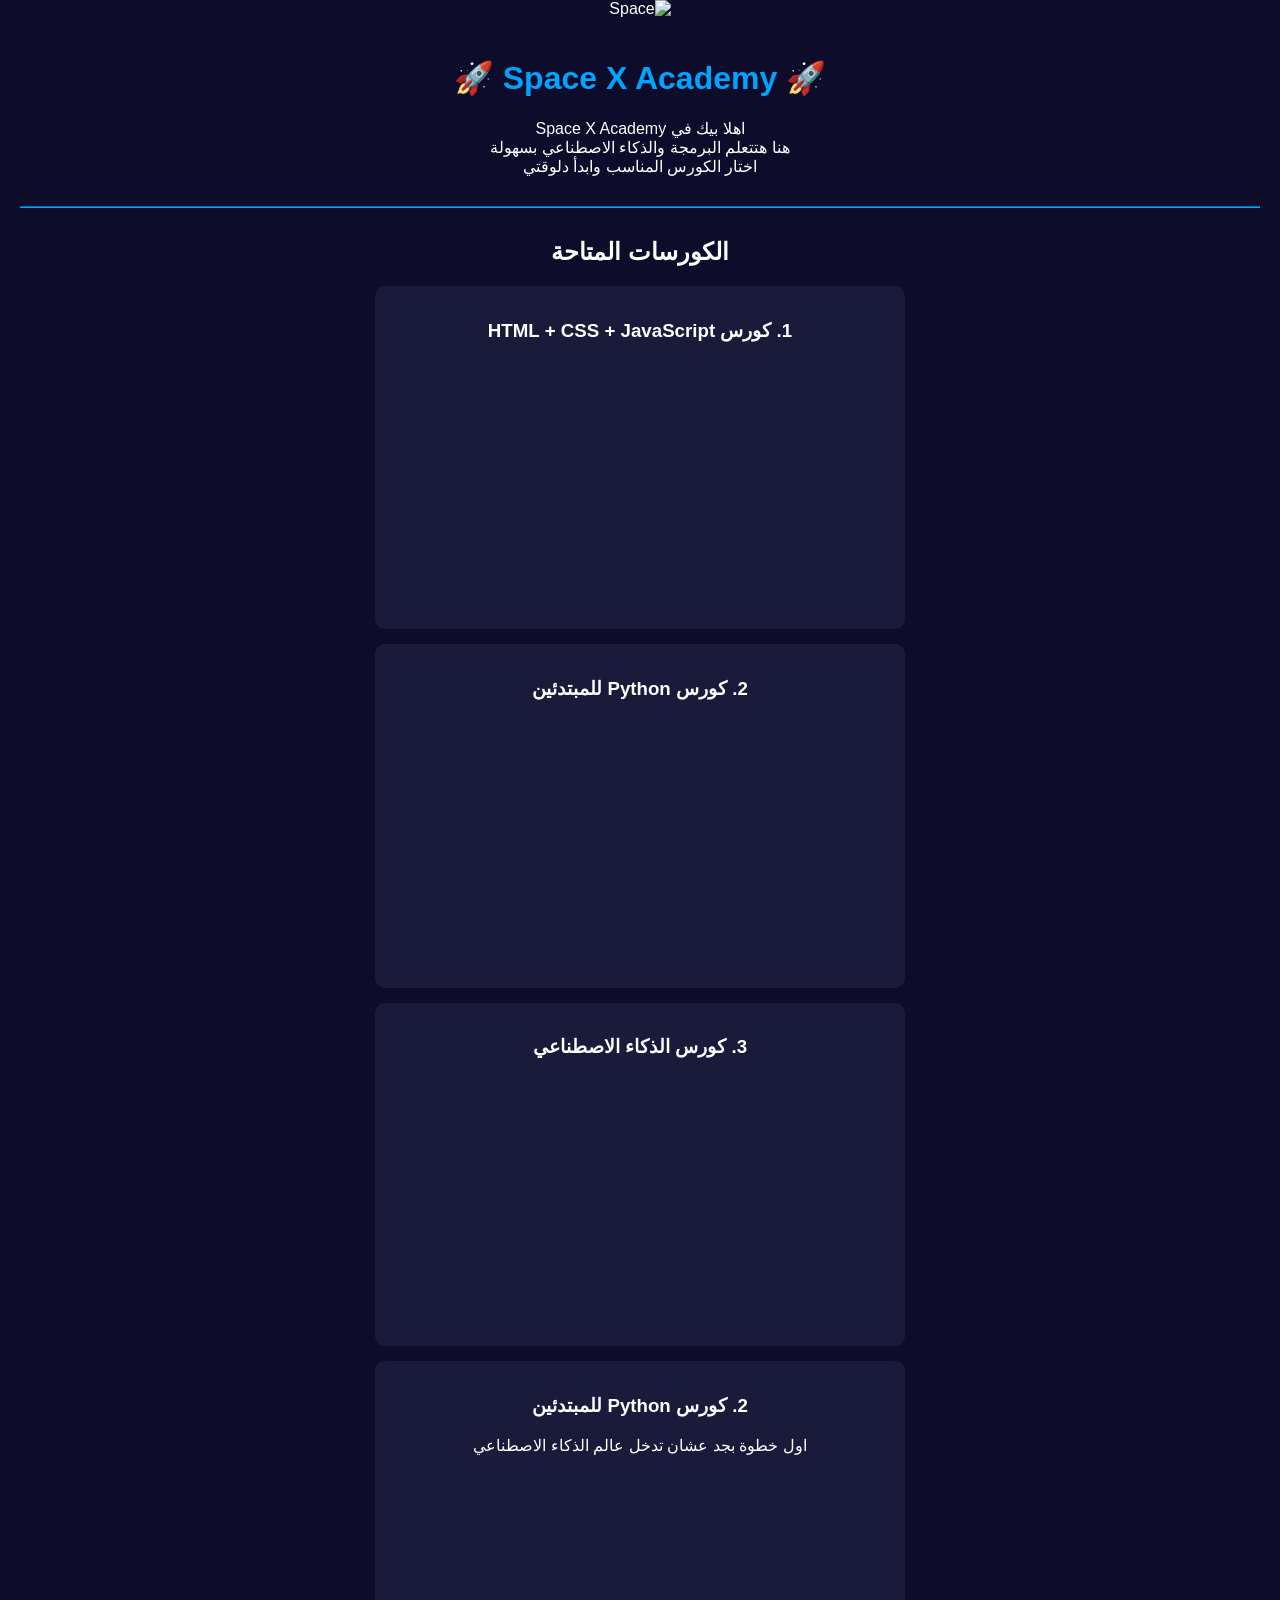
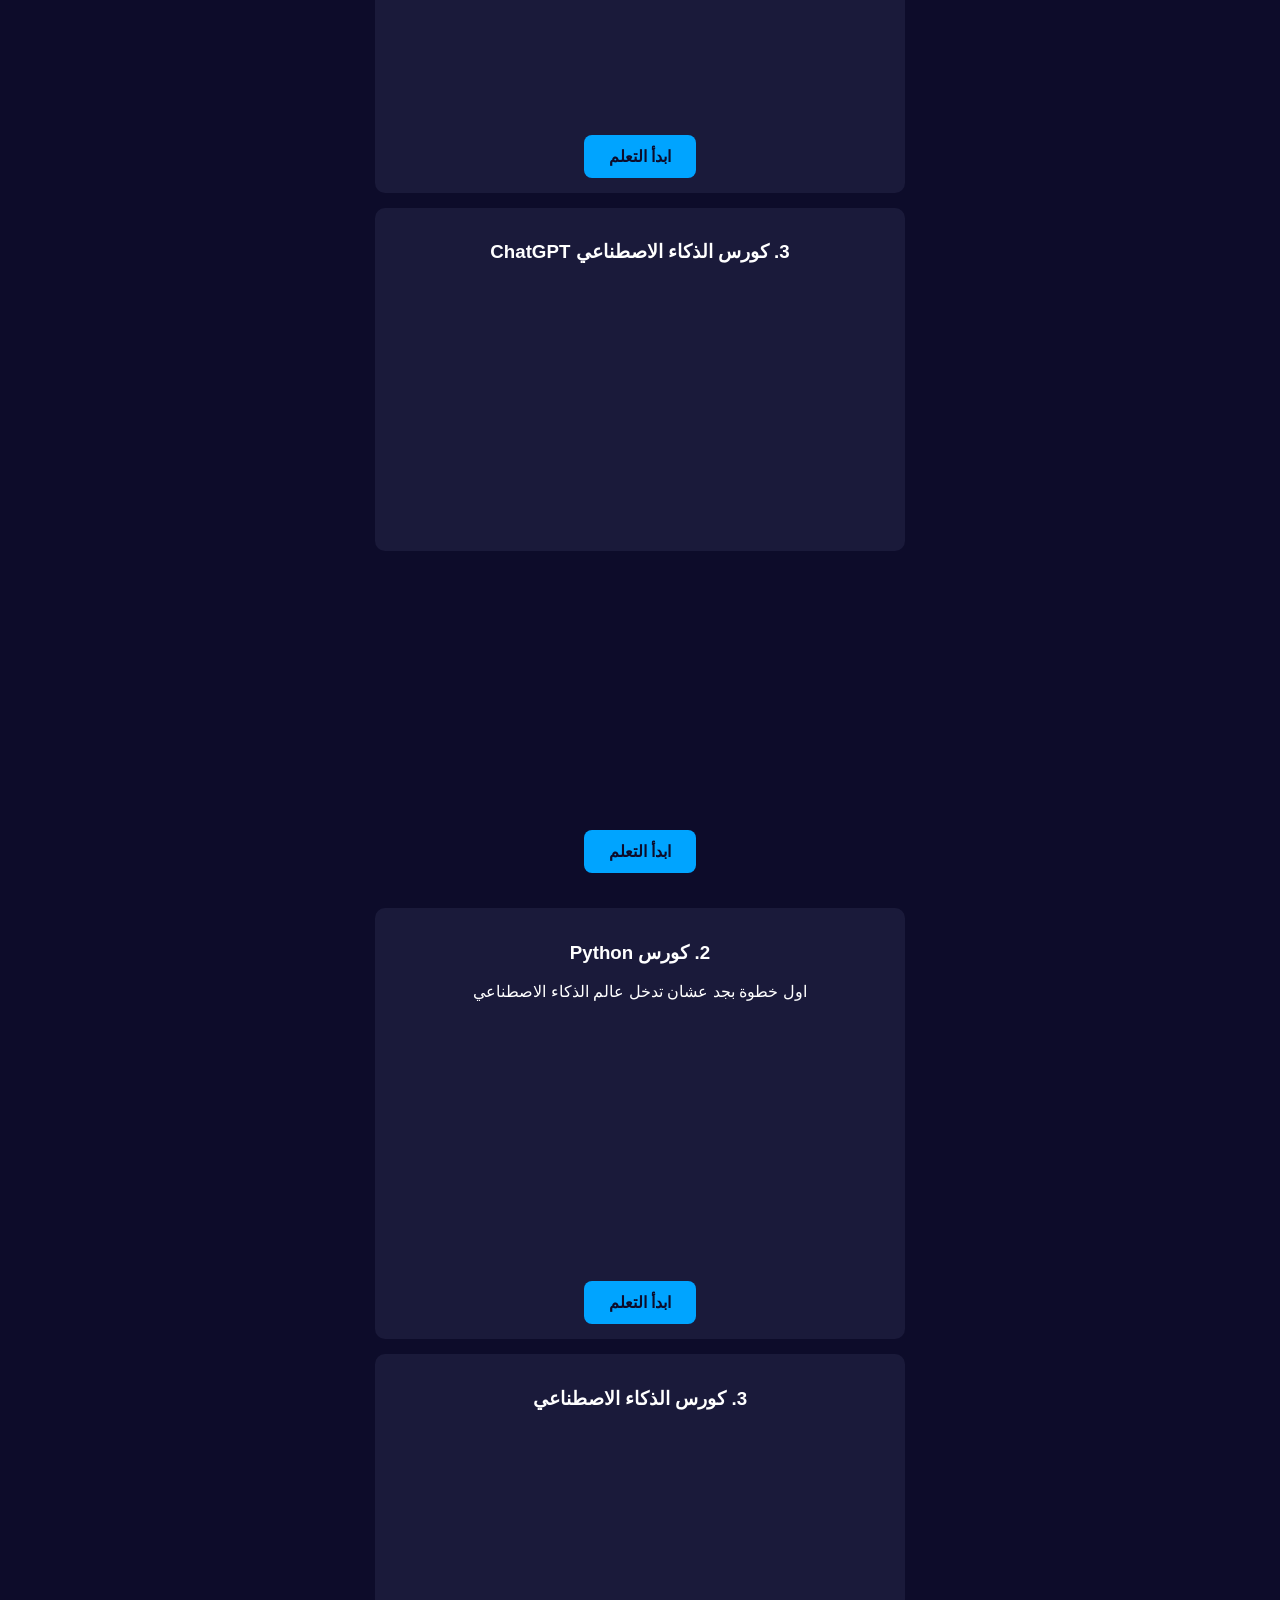
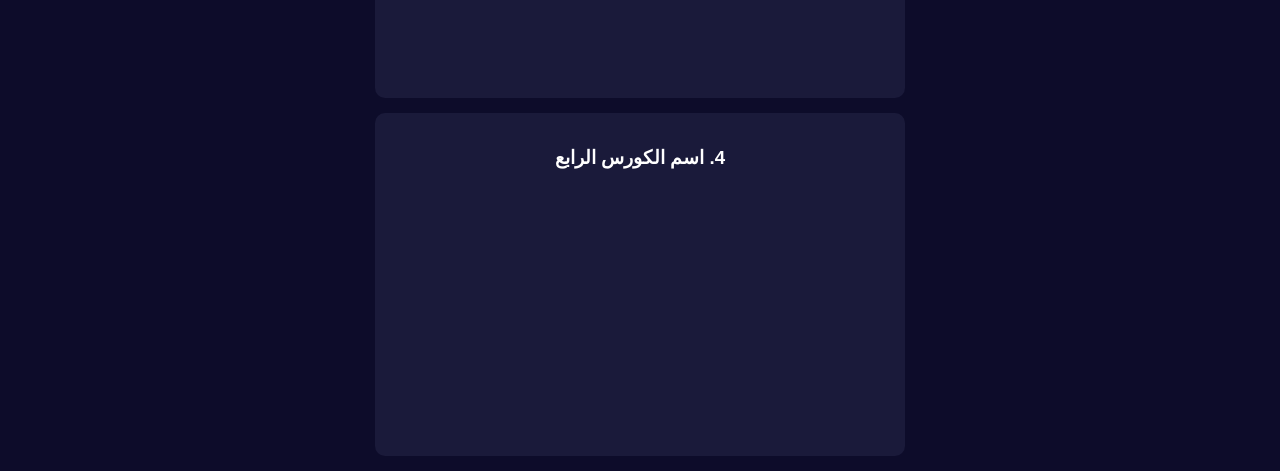
==== index.html @ 545a4b5c "Update index.html" ====
<!DOCTYPE html>
<html lang="ar" dir="rtl">
<head>
  <meta charset="UTF-8">
  <meta name="viewport" content="width=device-width, initial-scale=1.0">
  <title>Space X Academy</title>
  <style>
    body {font-family: Arial; background: #0D0C2A; color: white; text-align: center; padding: 0; margin: 0;}
    .header-img {width: 100%; max-height: 350px; object-fit: cover;}
    .container {padding: 20px;}
    h1 {color: #00a4ff;}
    .course {background: #1A1A3A; margin: 15px auto; padding: 15px; border-radius: 10px; max-width: 500px;}
    .btn {background: #00a4ff; color: #0D0C2A; padding: 12px 25px; border-radius: 8px; text-decoration: none; display: inline-block; font-weight: bold; margin-top: 10px;}
    form {max-width:400px; margin:auto; text-align:right;}
    input {width:100%; padding:10px; margin:10px 0; border-radius:5px; border:none;}
    button {background:#00a4ff; color:#0D0C2A; padding:12px; width:100%; border:none; border-radius:5px; font-weight:bold;}
  </style>
</head>
<body>
  <img src="https://images.unsplash.com/photo-1451187580459-4340027c0fa9?w=800" class="header-img" alt="Space">
  <div class="container">
    <h1>🚀 Space X Academy 🚀</h1>
    <p>اهلا بيك في Space X Academy <br>
    هنا هتتعلم البرمجة والذكاء الاصطناعي بسهولة <br>
    اختار الكورس المناسب وابدأ دلوقتي</p>
    <hr style="margin: 30px 0; border-color: #00a4ff;">
    <h2>الكورسات المتاحة</h2>
<div class="course">
  <h3>1. كورس HTML + CSS + JavaScript</h3>
  <iframe width="100%" height="250" src="https://www.youtube.com/embed/p0bGHPPUxpU" frameborder="0" allowfullscreen></iframe>
</div>

<div class="course">
  <h3>2. كورس Python للمبتدئين</h3>
  <iframe width="100%" height="250" src="https://www.youtube.com/embed/_uQrJ0TkZlc" frameborder="0" allowfullscreen></iframe>
</div>

<div class="course">
  <h3>3. كورس الذكاء الاصطناعي</h3>
  <iframe width="100%" height="250" src="https://www.youtube.com/embed/L0QK1mM1P3w" frameborder="0" allowfullscreen></iframe>
</div>

<div class="course">
  <h3>2. كورس Python للمبتدئين</h3>
  <p>اول خطوة بجد عشان تدخل عالم الذكاء الاصطناعي</p>
  <iframe width="100%" height="250" src="https://www.youtube.com/embed/_uQrJ0TkZlc" frameborder="0" allowfullscreen></iframe>
  <a href="course.html" class="btn">ابدأ التعلم</a>
</div>

<div class="course">
  <h3>3. كورس الذكاء الاصطناعي ChatGPT</h3>
  <iframe width="100%" height="250" src="https://www.youtube.com/embed/L0QK1mM1P3w" frameborder="0" allowfullscreen></iframe>
    </div>
  <iframe width="100%" height="250" src="https://www.youtube.com/embed/YnSdYfQv7oY" 
  frameborder="0" allowfullscreen></iframe>
  <a href="course.html" class="btn">ابدأ التعلم</a>
</div>
<div class="course">
  <h3>2. كورس Python</h3>
  <p>اول خطوة بجد عشان تدخل عالم الذكاء الاصطناعي</p>
  <!-- حطي لينك الفيديو بتاعك هنا -->
  <iframe width="100%" height="250" src="https://www.youtube.com/embed/PUT_VIDEO_ID_2" 
  frameborder="0" allowfullscreen></iframe>
  <a href="course.html" class="btn">ابدأ التعلم</a>
</div>
<div class="course">
  <h3>3. كورس الذكاء الاصطناعي</h3>
  <!-- حطي لينك الفيديو بتاعك هنا -->
  <iframe width="100%" height="250" src="https://www.youtube.com/embed/PUT_VIDEO_ID_3" 
  frameborder="0" allowfullscreen></iframe>
</div>
    <div class="course">
  <h3>4. اسم الكورس الرابع</h3>
  <iframe width="100%" height="250" src="https://www.youtube.com/embed/PUT_VIDEO_ID_4" frameborder="0" allowfullscreen></iframe>
    </div>
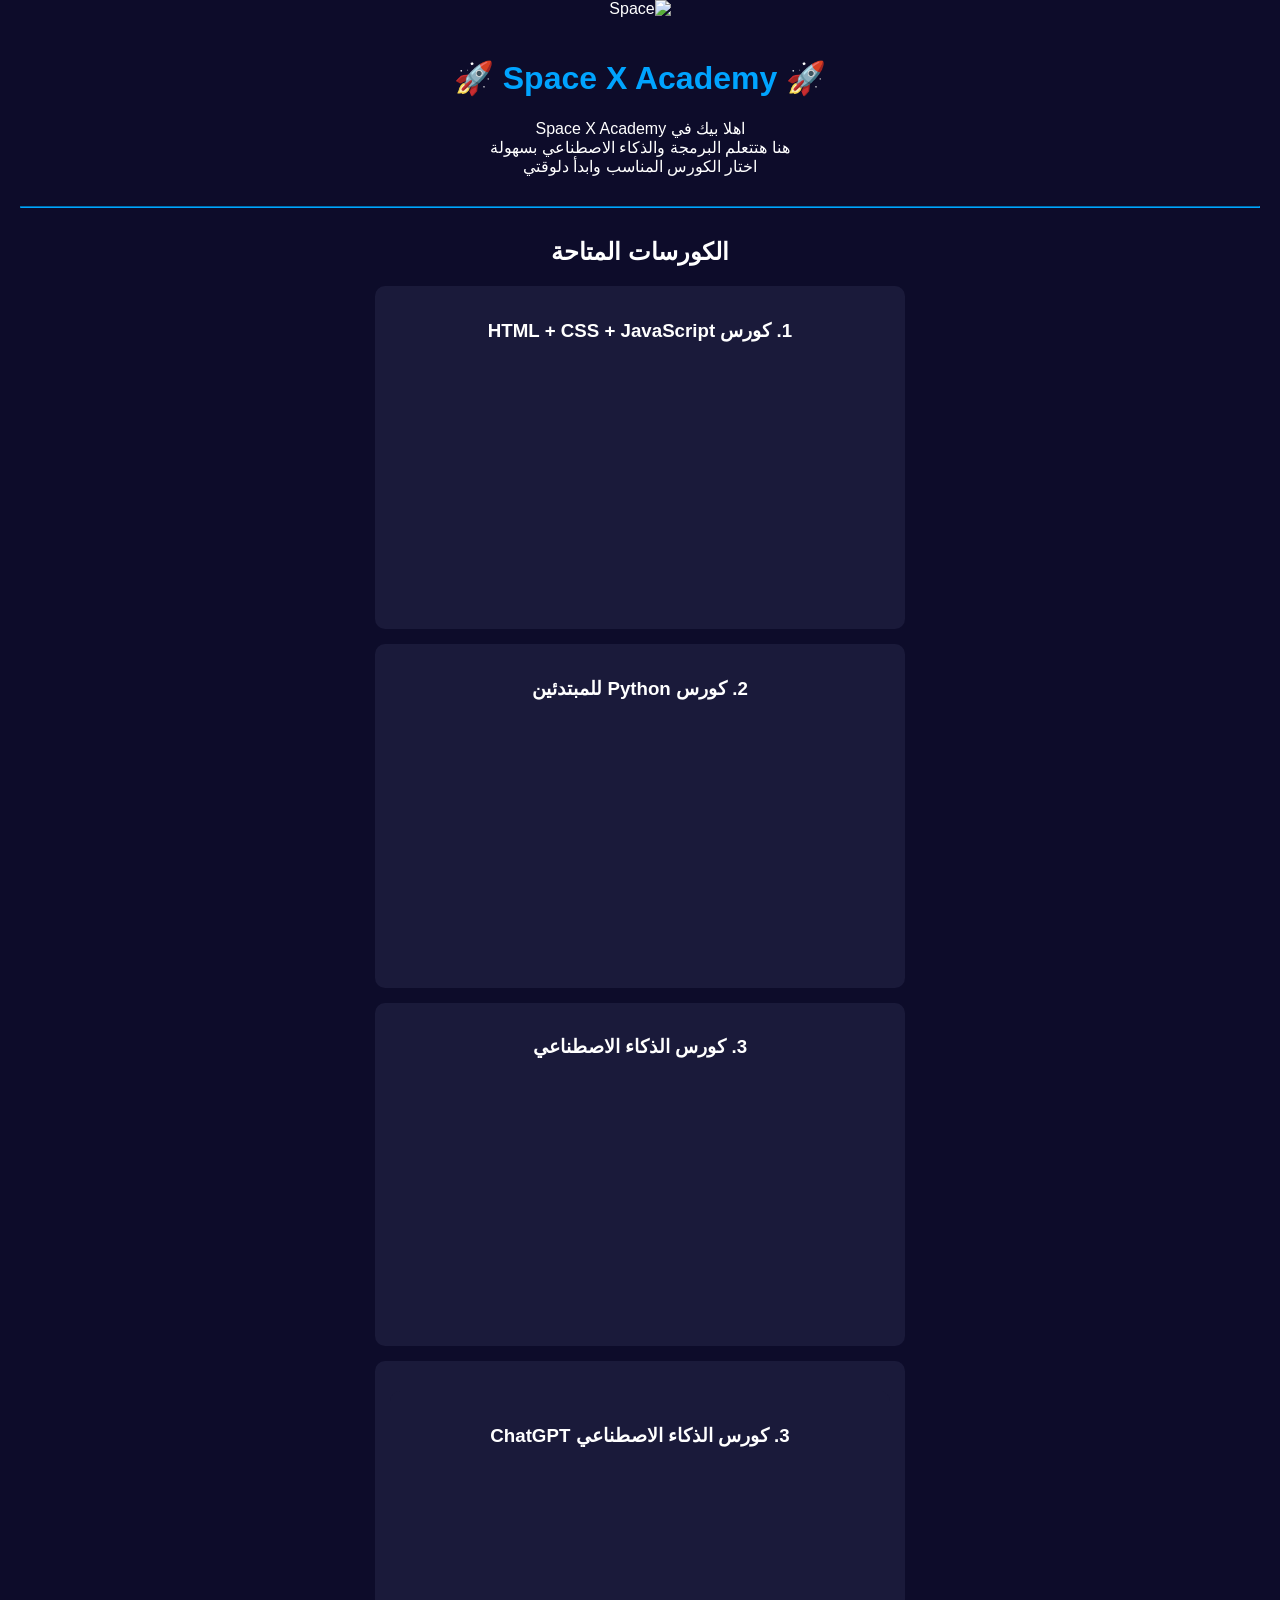
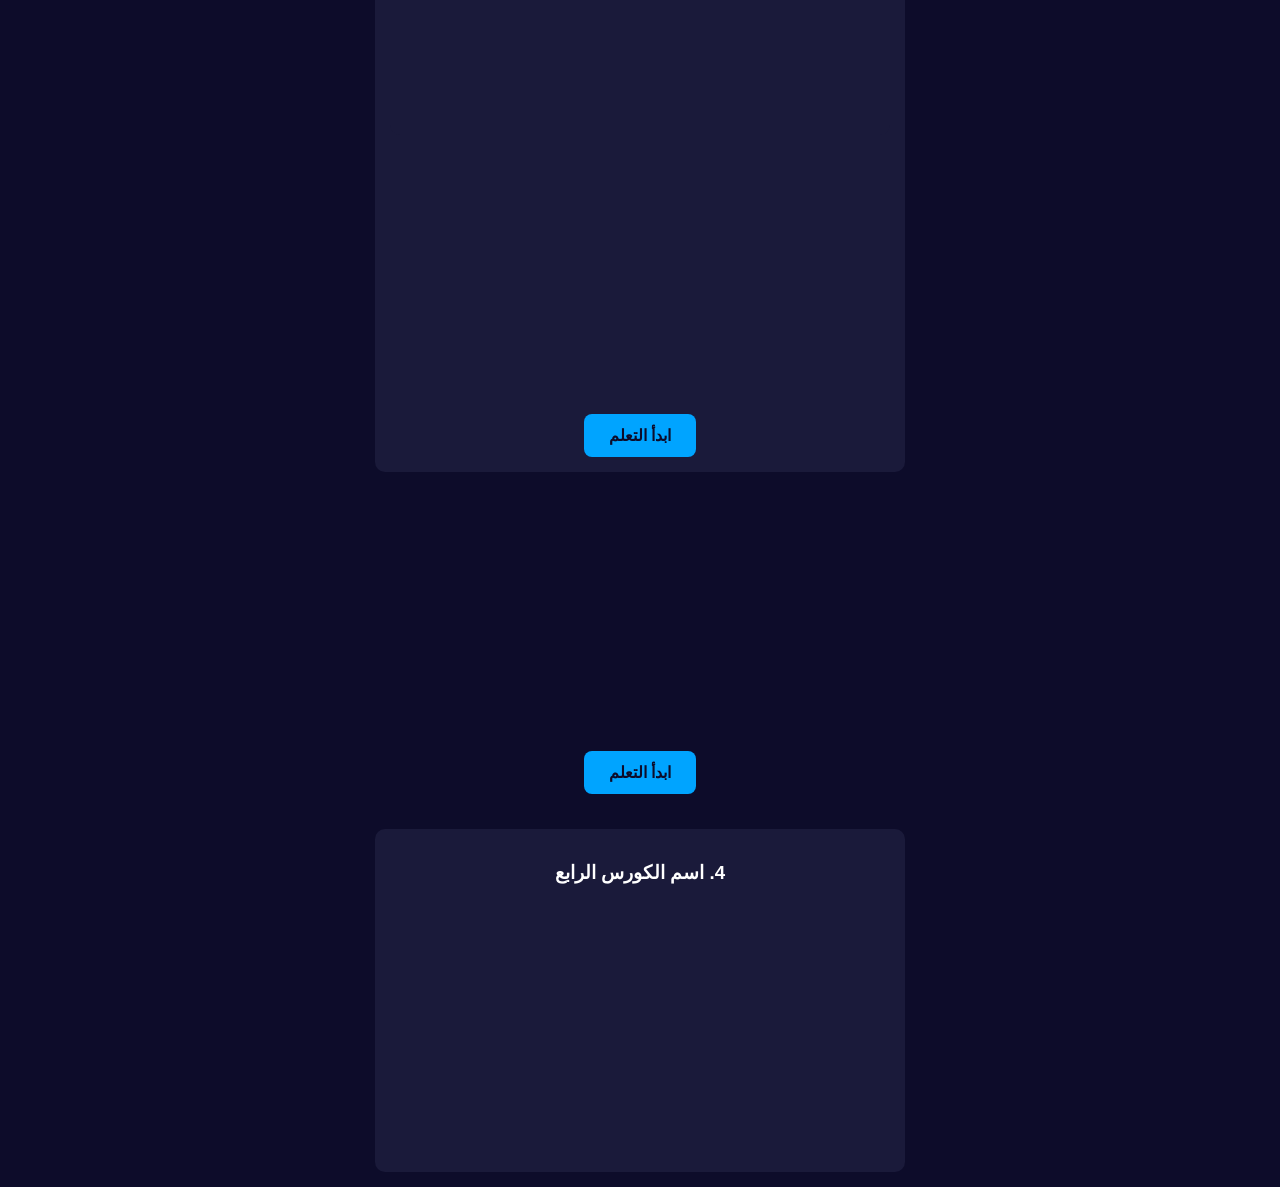
==== commit 9dd3766d: "Update index.html" ====
--- a/index.html
+++ b/index.html
@@ -34,19 +34,11 @@
   <h3>2. كورس Python للمبتدئين</h3>
   <iframe width="100%" height="250" src="https://www.youtube.com/embed/_uQrJ0TkZlc" frameborder="0" allowfullscreen></iframe>
 </div>
-
 <div class="course">
   <h3>3. كورس الذكاء الاصطناعي</h3>
   <iframe width="100%" height="250" src="https://www.youtube.com/embed/L0QK1mM1P3w" frameborder="0" allowfullscreen></iframe>
 </div>
-
 <div class="course">
-  <h3>2. كورس Python للمبتدئين</h3>
-  <p>اول خطوة بجد عشان تدخل عالم الذكاء الاصطناعي</p>
-  <iframe width="100%" height="250" src="https://www.youtube.com/embed/_uQrJ0TkZlc" frameborder="0" allowfullscreen></iframe>
-  <a href="course.html" class="btn">ابدأ التعلم</a>
-</div>
-
 <div class="course">
   <h3>3. كورس الذكاء الاصطناعي ChatGPT</h3>
   <iframe width="100%" height="250" src="https://www.youtube.com/embed/L0QK1mM1P3w" frameborder="0" allowfullscreen></iframe>
@@ -55,19 +47,10 @@
   frameborder="0" allowfullscreen></iframe>
   <a href="course.html" class="btn">ابدأ التعلم</a>
 </div>
-<div class="course">
-  <h3>2. كورس Python</h3>
-  <p>اول خطوة بجد عشان تدخل عالم الذكاء الاصطناعي</p>
-  <!-- حطي لينك الفيديو بتاعك هنا -->
+
   <iframe width="100%" height="250" src="https://www.youtube.com/embed/PUT_VIDEO_ID_2" 
   frameborder="0" allowfullscreen></iframe>
   <a href="course.html" class="btn">ابدأ التعلم</a>
-</div>
-<div class="course">
-  <h3>3. كورس الذكاء الاصطناعي</h3>
-  <!-- حطي لينك الفيديو بتاعك هنا -->
-  <iframe width="100%" height="250" src="https://www.youtube.com/embed/PUT_VIDEO_ID_3" 
-  frameborder="0" allowfullscreen></iframe>
 </div>
     <div class="course">
   <h3>4. اسم الكورس الرابع</h3>
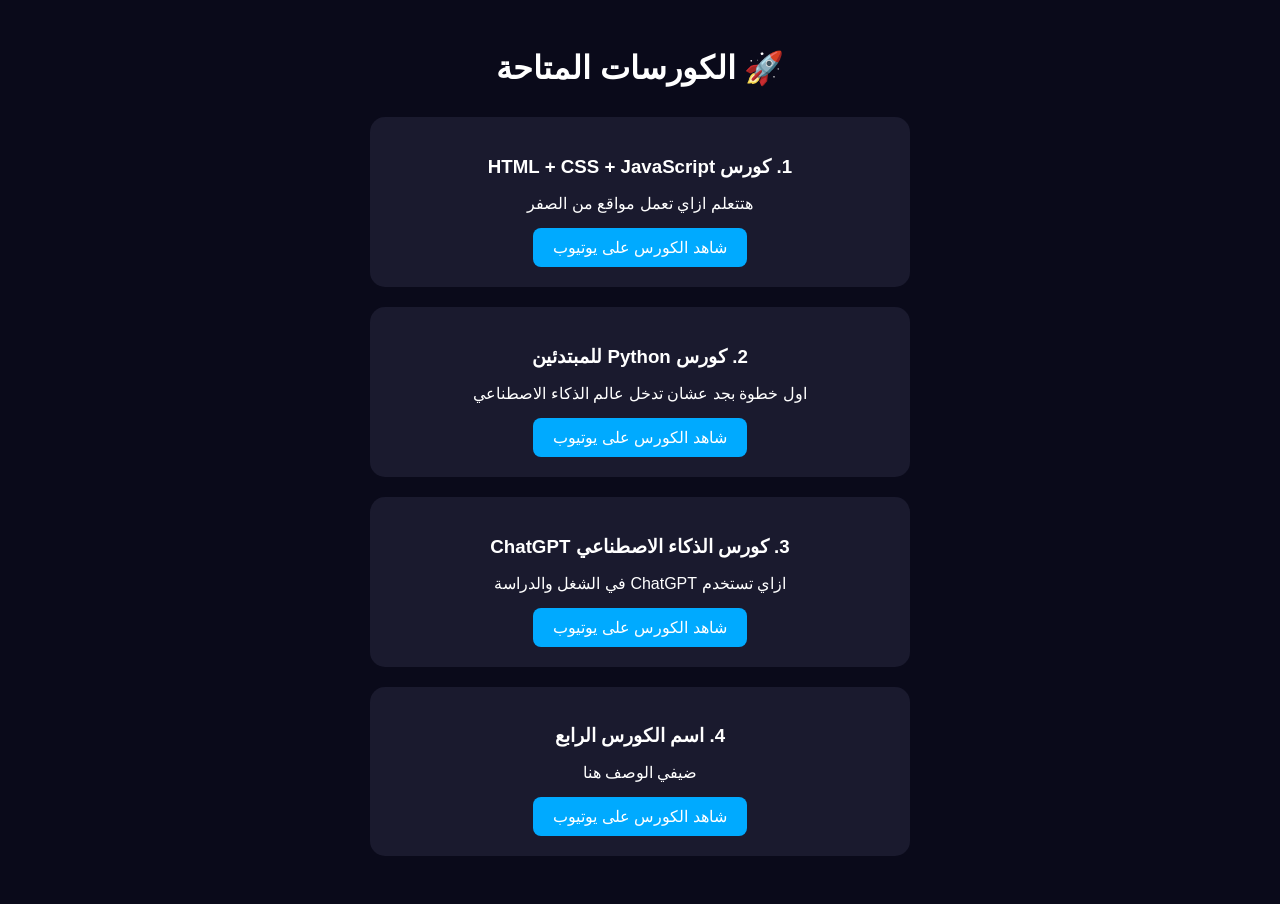
==== commit e7790912: "Update index.html" ====
--- a/index.html
+++ b/index.html
@@ -3,56 +3,63 @@
 <head>
   <meta charset="UTF-8">
   <meta name="viewport" content="width=device-width, initial-scale=1.0">
-  <title>Space X Academy</title>
+  <title>منصة الكورسات</title>
   <style>
-    body {font-family: Arial; background: #0D0C2A; color: white; text-align: center; padding: 0; margin: 0;}
-    .header-img {width: 100%; max-height: 350px; object-fit: cover;}
-    .container {padding: 20px;}
-    h1 {color: #00a4ff;}
-    .course {background: #1A1A3A; margin: 15px auto; padding: 15px; border-radius: 10px; max-width: 500px;}
-    .btn {background: #00a4ff; color: #0D0C2A; padding: 12px 25px; border-radius: 8px; text-decoration: none; display: inline-block; font-weight: bold; margin-top: 10px;}
-    form {max-width:400px; margin:auto; text-align:right;}
-    input {width:100%; padding:10px; margin:10px 0; border-radius:5px; border:none;}
-    button {background:#00a4ff; color:#0D0C2A; padding:12px; width:100%; border:none; border-radius:5px; font-weight:bold;}
+    body {
+      background: #0a0a1a;
+      color: white;
+      font-family: 'Arial', sans-serif;
+      text-align: center;
+      padding: 20px;
+    }
+    h1 { margin-bottom: 30px; }
+    .course {
+      background: #1a1a2e;
+      border-radius: 15px;
+      padding: 20px;
+      margin: 20px auto;
+      max-width: 500px;
+    }
+    .course h3 { margin-bottom: 10px; }
+    .course p { margin-bottom: 15px; }
+    .btn {
+      background: #00aaff;
+      color: white;
+      padding: 10px 20px;
+      border-radius: 8px;
+      text-decoration: none;
+      display: inline-block;
+    }
+    .btn:hover { background: #0088cc; }
   </style>
 </head>
 <body>
-  <img src="https://images.unsplash.com/photo-1451187580459-4340027c0fa9?w=800" class="header-img" alt="Space">
-  <div class="container">
-    <h1>🚀 Space X Academy 🚀</h1>
-    <p>اهلا بيك في Space X Academy <br>
-    هنا هتتعلم البرمجة والذكاء الاصطناعي بسهولة <br>
-    اختار الكورس المناسب وابدأ دلوقتي</p>
-    <hr style="margin: 30px 0; border-color: #00a4ff;">
-    <h2>الكورسات المتاحة</h2>
-<div class="course">
-  <h3>1. كورس HTML + CSS + JavaScript</h3>
-  <iframe width="100%" height="250" src="https://www.youtube.com/embed/p0bGHPPUxpU" frameborder="0" allowfullscreen></iframe>
-</div>
 
-<div class="course">
-  <h3>2. كورس Python للمبتدئين</h3>
-  <iframe width="100%" height="250" src="https://www.youtube.com/embed/_uQrJ0TkZlc" frameborder="0" allowfullscreen></iframe>
-</div>
-<div class="course">
-  <h3>3. كورس الذكاء الاصطناعي</h3>
-  <iframe width="100%" height="250" src="https://www.youtube.com/embed/L0QK1mM1P3w" frameborder="0" allowfullscreen></iframe>
-</div>
-<div class="course">
-<div class="course">
-  <h3>3. كورس الذكاء الاصطناعي ChatGPT</h3>
-  <iframe width="100%" height="250" src="https://www.youtube.com/embed/L0QK1mM1P3w" frameborder="0" allowfullscreen></iframe>
-    </div>
-  <iframe width="100%" height="250" src="https://www.youtube.com/embed/YnSdYfQv7oY" 
-  frameborder="0" allowfullscreen></iframe>
-  <a href="course.html" class="btn">ابدأ التعلم</a>
-</div>
+  <h1>🚀 الكورسات المتاحة</h1>
 
-  <iframe width="100%" height="250" src="https://www.youtube.com/embed/PUT_VIDEO_ID_2" 
-  frameborder="0" allowfullscreen></iframe>
-  <a href="course.html" class="btn">ابدأ التعلم</a>
-</div>
-    <div class="course">
-  <h3>4. اسم الكورس الرابع</h3>
-  <iframe width="100%" height="250" src="https://www.youtube.com/embed/PUT_VIDEO_ID_4" frameborder="0" allowfullscreen></iframe>
-    </div>
+  <div class="course">
+    <h3>1. كورس HTML + CSS + JavaScript</h3>
+    <p>هتتعلم ازاي تعمل مواقع من الصفر</p>
+    <a href="https://www.youtube.com/watch?v=UB1O30fR-EE" target="_blank" class="btn">شاهد الكورس على يوتيوب</a>
+  </div>
+
+  <div class="course">
+    <h3>2. كورس Python للمبتدئين</h3>
+    <p>اول خطوة بجد عشان تدخل عالم الذكاء الاصطناعي</p>
+    <a href="https://www.youtube.com/watch?v=rfscVS0vtbw" target="_blank" class="btn">شاهد الكورس على يوتيوب</a>
+  </div>
+
+  <div class="course">
+    <h3>3. كورس الذكاء الاصطناعي ChatGPT</h3>
+    <p>ازاي تستخدم ChatGPT في الشغل والدراسة</p>
+    <a href="https://www.youtube.com/watch?v=2ePf9rue1Ao" target="_blank" class="btn">شاهد الكورس على يوتيوب</a>
+  </div>
+
+  <div class="course">
+    <h3>4. اسم الكورس الرابع</h3>
+    <p>ضيفي الوصف هنا</p>
+    <a href="https://www.youtube.com/watch?v=JMUxmLyrhSk" target="_blank" class="btn">شاهد الكورس على يوتيوب</a>
+  </div>
+
+</body>
+</html>
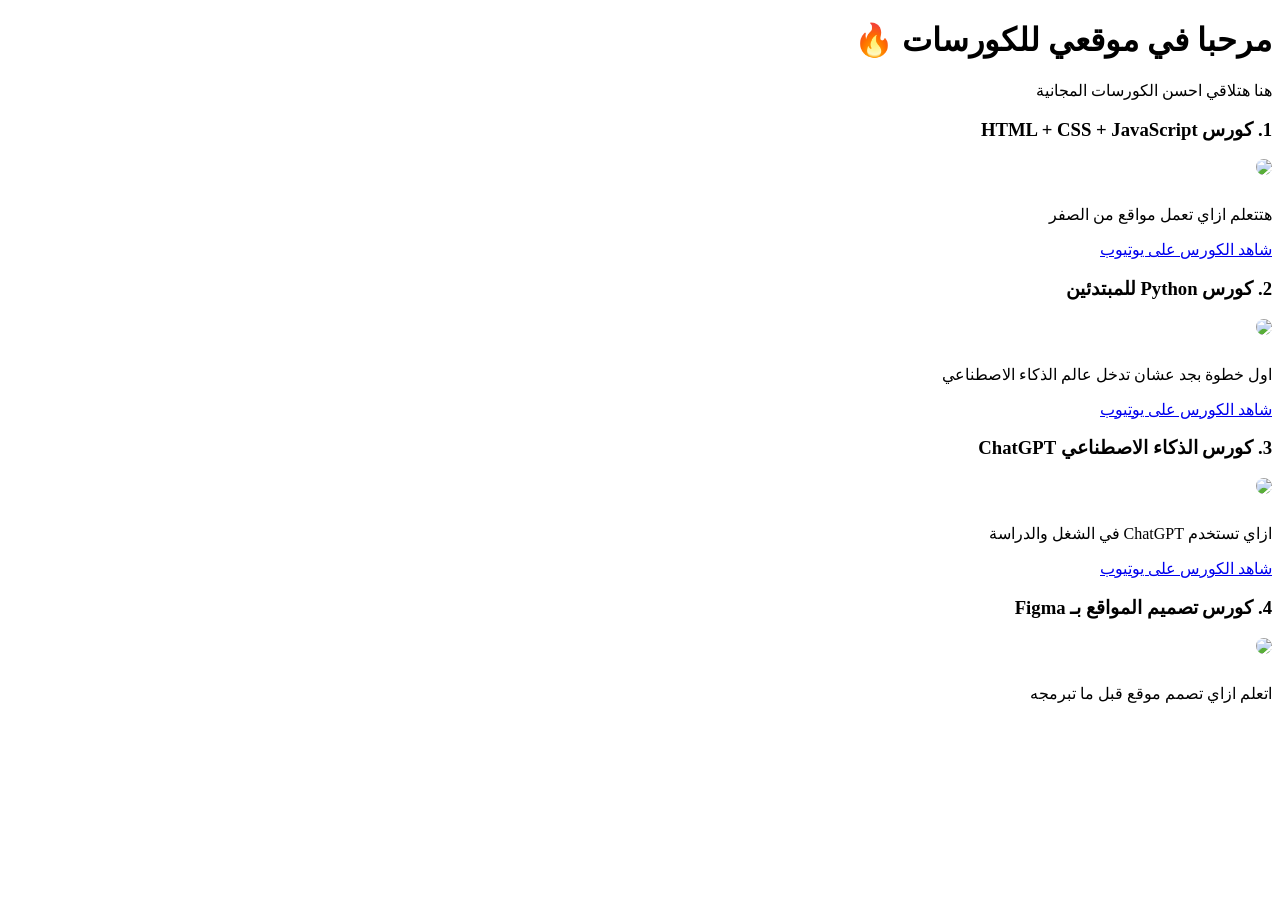
==== commit ba5e5c98: "Update index.html" ====
--- a/index.html
+++ b/index.html
@@ -1,65 +1,40 @@
 <!DOCTYPE html>
 <html lang="ar" dir="rtl">
 <head>
-  <meta charset="UTF-8">
-  <meta name="viewport" content="width=device-width, initial-scale=1.0">
-  <title>منصة الكورسات</title>
-  <style>
-    body {
-      background: #0a0a1a;
-      color: white;
-      font-family: 'Arial', sans-serif;
-      text-align: center;
-      padding: 20px;
-    }
-    h1 { margin-bottom: 30px; }
-    .course {
-      background: #1a1a2e;
-      border-radius: 15px;
-      padding: 20px;
-      margin: 20px auto;
-      max-width: 500px;
-    }
-    .course h3 { margin-bottom: 10px; }
-    .course p { margin-bottom: 15px; }
-    .btn {
-      background: #00aaff;
-      color: white;
-      padding: 10px 20px;
-      border-radius: 8px;
-      text-decoration: none;
-      display: inline-block;
-    }
-    .btn:hover { background: #0088cc; }
-  </style>
+    <meta charset="UTF-8">
+    <meta name="viewport" content="width=device-width, initial-scale=1.0">
+    <title>موقعي للكورسات</title>
+    <link rel="stylesheet" href="style.css">
 </head>
 <body>
 
-  <h1>🚀 الكورسات المتاحة</h1>
+    <div class="container">
+        <h1>مرحبا في موقعي للكورسات 🔥</h1>
+        <p>هنا هتلاقي احسن الكورسات المجانية</p>
 
-  <div class="course">
-    <h3>1. كورس HTML + CSS + JavaScript</h3>
-    <p>هتتعلم ازاي تعمل مواقع من الصفر</p>
-    <a href="https://www.youtube.com/watch?v=UB1O30fR-EE" target="_blank" class="btn">شاهد الكورس على يوتيوب</a>
-  </div>
+        <div class="course">
+          <h3>1. كورس HTML + CSS + JavaScript</h3>
+          <img src="https://i.imgur.com/8Km9tLL.png" width="100%" style="border-radius:10px; margin-bottom:10px;">
+          <p>هتتعلم ازاي تعمل مواقع من الصفر</p>
+          <a href="https://www.youtube.com/watch?v=UB1O30fR-EE" target="_blank" class="btn">شاهد الكورس على يوتيوب</a>
+        </div>
 
-  <div class="course">
-    <h3>2. كورس Python للمبتدئين</h3>
-    <p>اول خطوة بجد عشان تدخل عالم الذكاء الاصطناعي</p>
-    <a href="https://www.youtube.com/watch?v=rfscVS0vtbw" target="_blank" class="btn">شاهد الكورس على يوتيوب</a>
-  </div>
+        <div class="course">
+          <h3>2. كورس Python للمبتدئين</h3>
+          <img src="https://i.imgur.com/J5LVHEL.png" width="100%" style="border-radius:10px; margin-bottom:10px;">
+          <p>اول خطوة بجد عشان تدخل عالم الذكاء الاصطناعي</p>
+          <a href="https://www.youtube.com/watch?v=rfscVS0vtbw" target="_blank" class="btn">شاهد الكورس على يوتيوب</a>
+        </div>
 
-  <div class="course">
-    <h3>3. كورس الذكاء الاصطناعي ChatGPT</h3>
-    <p>ازاي تستخدم ChatGPT في الشغل والدراسة</p>
-    <a href="https://www.youtube.com/watch?v=2ePf9rue1Ao" target="_blank" class="btn">شاهد الكورس على يوتيوب</a>
-  </div>
+        <div class="course">
+          <h3>3. كورس الذكاء الاصطناعي ChatGPT</h3>
+          <img src="https://i.imgur.com/cL0X8Y3.png" width="100%" style="border-radius:10px; margin-bottom:10px;">
+          <p>ازاي تستخدم ChatGPT في الشغل والدراسة</p>
+          <a href="https://www.youtube.com/watch?v=2ePf9rue1Ao" target="_blank" class="btn">شاهد الكورس على يوتيوب</a>
+        </div>
 
-  <div class="course">
-    <h3>4. اسم الكورس الرابع</h3>
-    <p>ضيفي الوصف هنا</p>
-    <a href="https://www.youtube.com/watch?v=JMUxmLyrhSk" target="_blank" class="btn">شاهد الكورس على يوتيوب</a>
-  </div>
-
-</body>
-</html>
+        <div class="course">
+          <h3>4. كورس تصميم المواقع بـ Figma</h3>
+          <img src="https://i.imgur.com/qIWBvA0.png" width="100%" style="border-radius:10px; margin-bottom:10px;">
+          <p>اتعلم ازاي تصمم موقع قبل ما تبرمجه</p>
+          <a href="https://www.youtube.com/watch?v
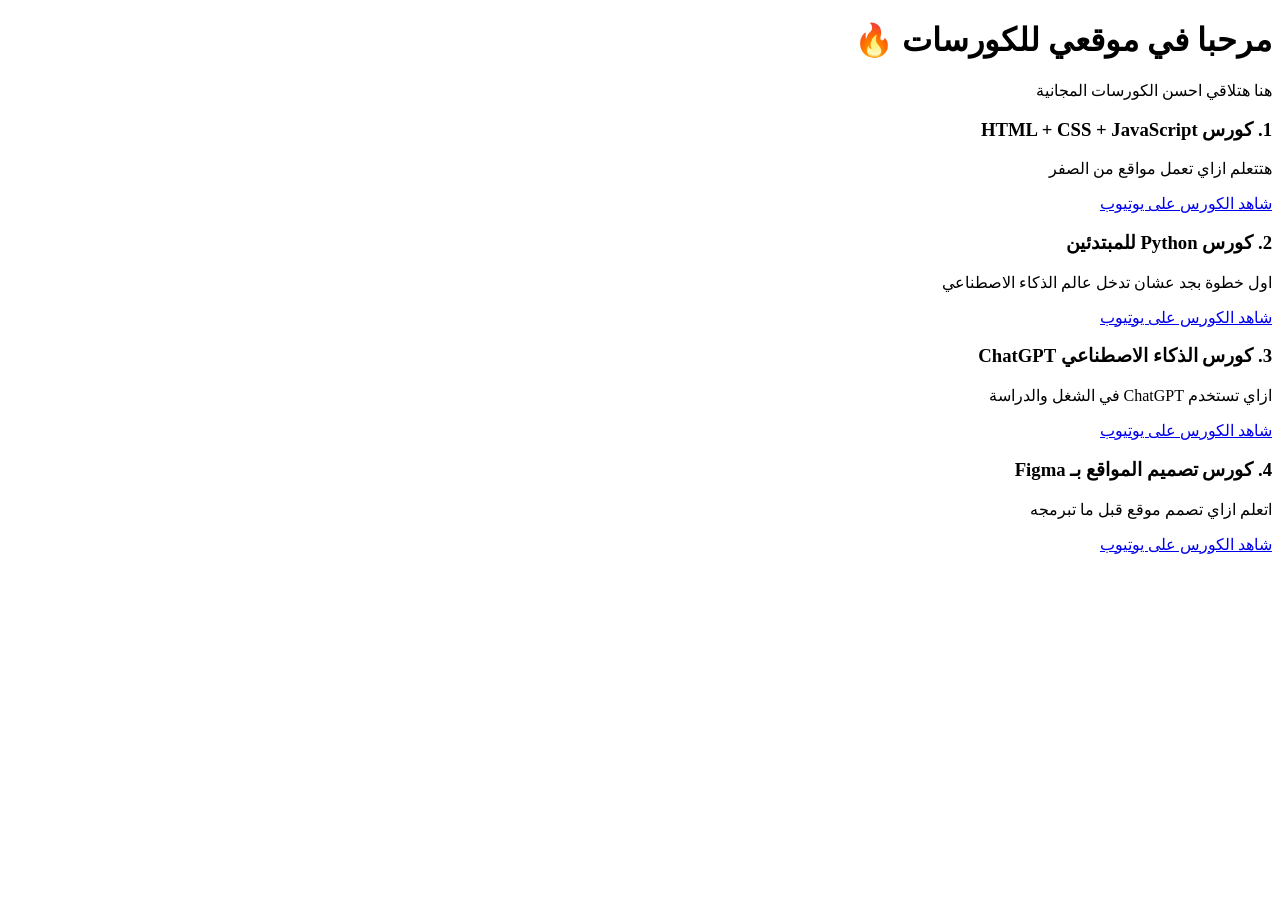
==== commit 5bd17494: "Update index.html" ====
--- a/index.html
+++ b/index.html
@@ -14,27 +14,29 @@
 
         <div class="course">
           <h3>1. كورس HTML + CSS + JavaScript</h3>
-          <img src="https://i.imgur.com/8Km9tLL.png" width="100%" style="border-radius:10px; margin-bottom:10px;">
           <p>هتتعلم ازاي تعمل مواقع من الصفر</p>
           <a href="https://www.youtube.com/watch?v=UB1O30fR-EE" target="_blank" class="btn">شاهد الكورس على يوتيوب</a>
         </div>
 
         <div class="course">
           <h3>2. كورس Python للمبتدئين</h3>
-          <img src="https://i.imgur.com/J5LVHEL.png" width="100%" style="border-radius:10px; margin-bottom:10px;">
           <p>اول خطوة بجد عشان تدخل عالم الذكاء الاصطناعي</p>
           <a href="https://www.youtube.com/watch?v=rfscVS0vtbw" target="_blank" class="btn">شاهد الكورس على يوتيوب</a>
         </div>
 
         <div class="course">
           <h3>3. كورس الذكاء الاصطناعي ChatGPT</h3>
-          <img src="https://i.imgur.com/cL0X8Y3.png" width="100%" style="border-radius:10px; margin-bottom:10px;">
           <p>ازاي تستخدم ChatGPT في الشغل والدراسة</p>
           <a href="https://www.youtube.com/watch?v=2ePf9rue1Ao" target="_blank" class="btn">شاهد الكورس على يوتيوب</a>
         </div>
 
         <div class="course">
           <h3>4. كورس تصميم المواقع بـ Figma</h3>
-          <img src="https://i.imgur.com/qIWBvA0.png" width="100%" style="border-radius:10px; margin-bottom:10px;">
           <p>اتعلم ازاي تصمم موقع قبل ما تبرمجه</p>
-          <a href="https://www.youtube.com/watch?v
+          <a href="https://www.youtube.com/watch?v=FTFaQWZBqQ8" target="_blank" class="btn">شاهد الكورس على يوتيوب</a>
+        </div>
+
+    </div>
+
+</body>
+</html>
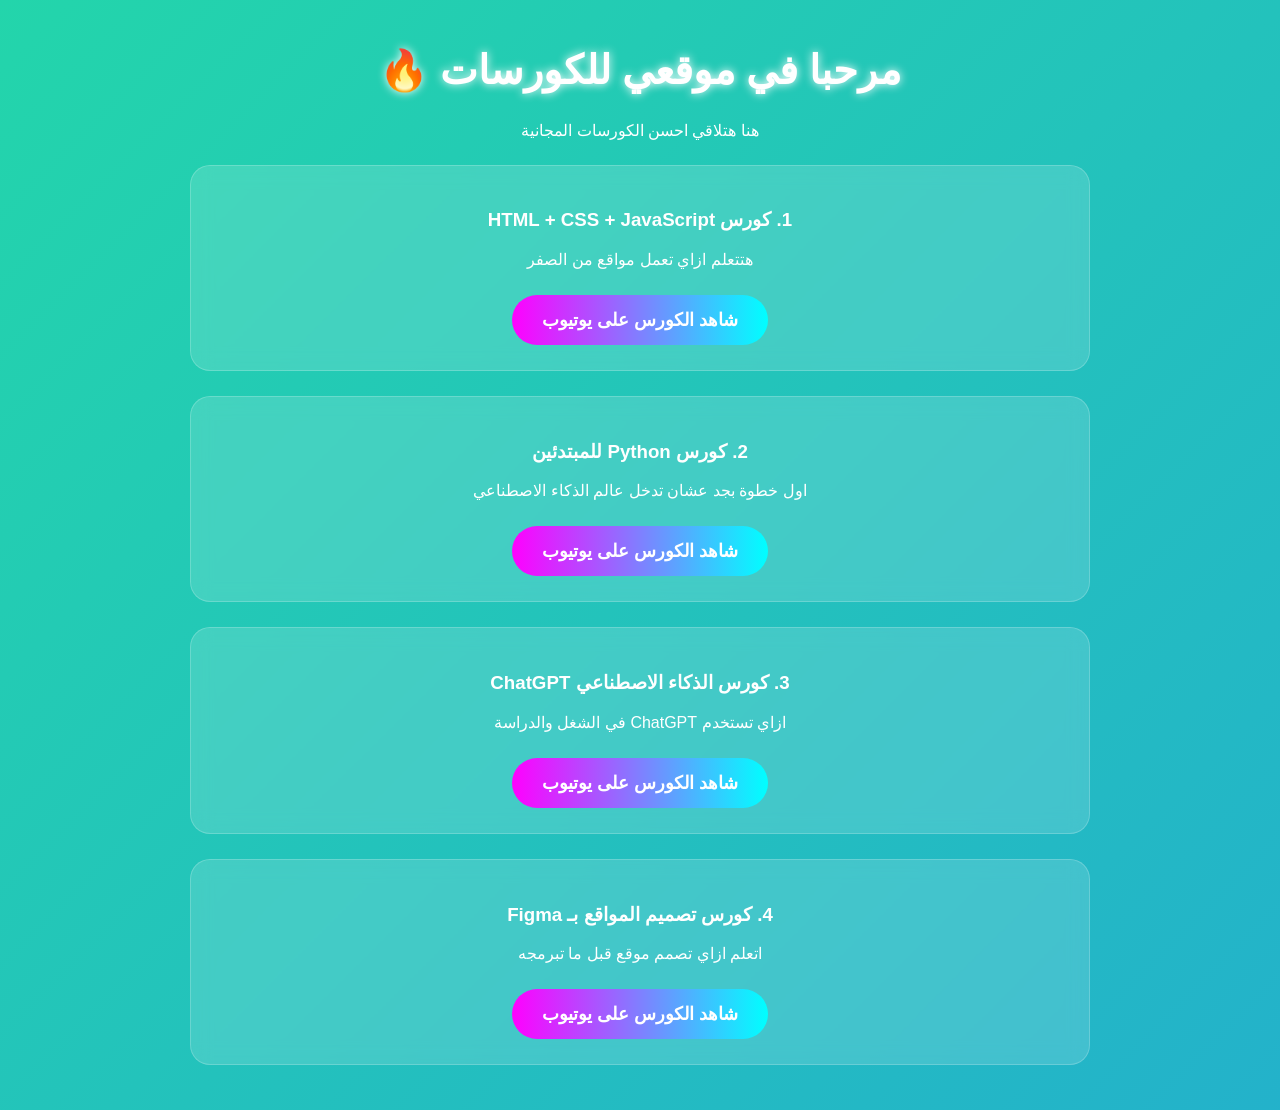
==== commit 35fcedcd: "Update index.html" ====
--- a/index.html
+++ b/index.html
@@ -4,7 +4,7 @@
     <meta charset="UTF-8">
     <meta name="viewport" content="width=device-width, initial-scale=1.0">
     <title>موقعي للكورسات</title>
-    <link rel="stylesheet" href="style.css">
+    <link rel="Stylesheet" href="Style.css">
 </head>
 <body>
 
--- a/Style.css
+++ b/Style.css
@@ -0,0 +1,85 @@
+body {
+    font-family: 'Cairo', sans-serif;
+    background: linear-gradient(-45deg, #ee7752, #e73c7e, #23a6d5, #23d5ab);
+    background-size: 400% 400%;
+    animation: gradient 15s ease infinite;
+    margin: 0;
+    padding: 20px;
+    color: white;
+    text-align: center;
+}
+
+@keyframes gradient {
+    0% { background-position: 0% 50%; }
+    50% { background-position: 100% 50%; }
+    100% { background-position: 0% 50%; }
+}
+
+.container {
+    max-width: 900px;
+    margin: auto;
+}
+
+h1 {
+    font-size: 2.5em;
+    text-shadow: 0 0 10px white;
+}
+
+.course {
+    background: rgba(255,255,255,0.15);
+    padding: 25px;
+    margin: 25px 0;
+    border-radius: 20px;
+    backdrop-filter: blur(10px);
+    border: 1px solid rgba(255,255,255,0.2);
+    transition: 0.3s;
+}
+
+.course:hover {
+    transform: translateY(-5px);
+    box-shadow: 0 10px 30px rgba(0,0,0,0.3);
+}
+
+.btn {
+    display: inline-block;
+    padding: 14px 30px;
+    background: linear-gradient(90deg, #ff00ff, #00ffff);
+    color: white;
+    text-decoration: none;
+    border-radius: 50px;
+    font-weight: bold;
+    font-size: 18px;
+    transition: 0.3s;
+    margin-top: 10px;
+}
+
+.btn:hover {
+    transform: scale(1.1);
+    box-shadow: 0 0 25px #00ffff;
+}
+/* ده للموبايل والتابلت */
+@media (max-width: 768px) {
+    body {
+        padding: 10px;
+    }
+
+    .container {
+        padding: 0;
+    }
+
+    h1 {
+        font-size: 1.8em;
+    }
+
+    .course {
+        padding: 20px 15px;
+        margin: 15px 0;
+        border-radius: 15px;
+    }
+
+    .btn {
+        width: 90%;
+        font-size: 16px;
+        padding: 12px 20px;
+    }
+    }
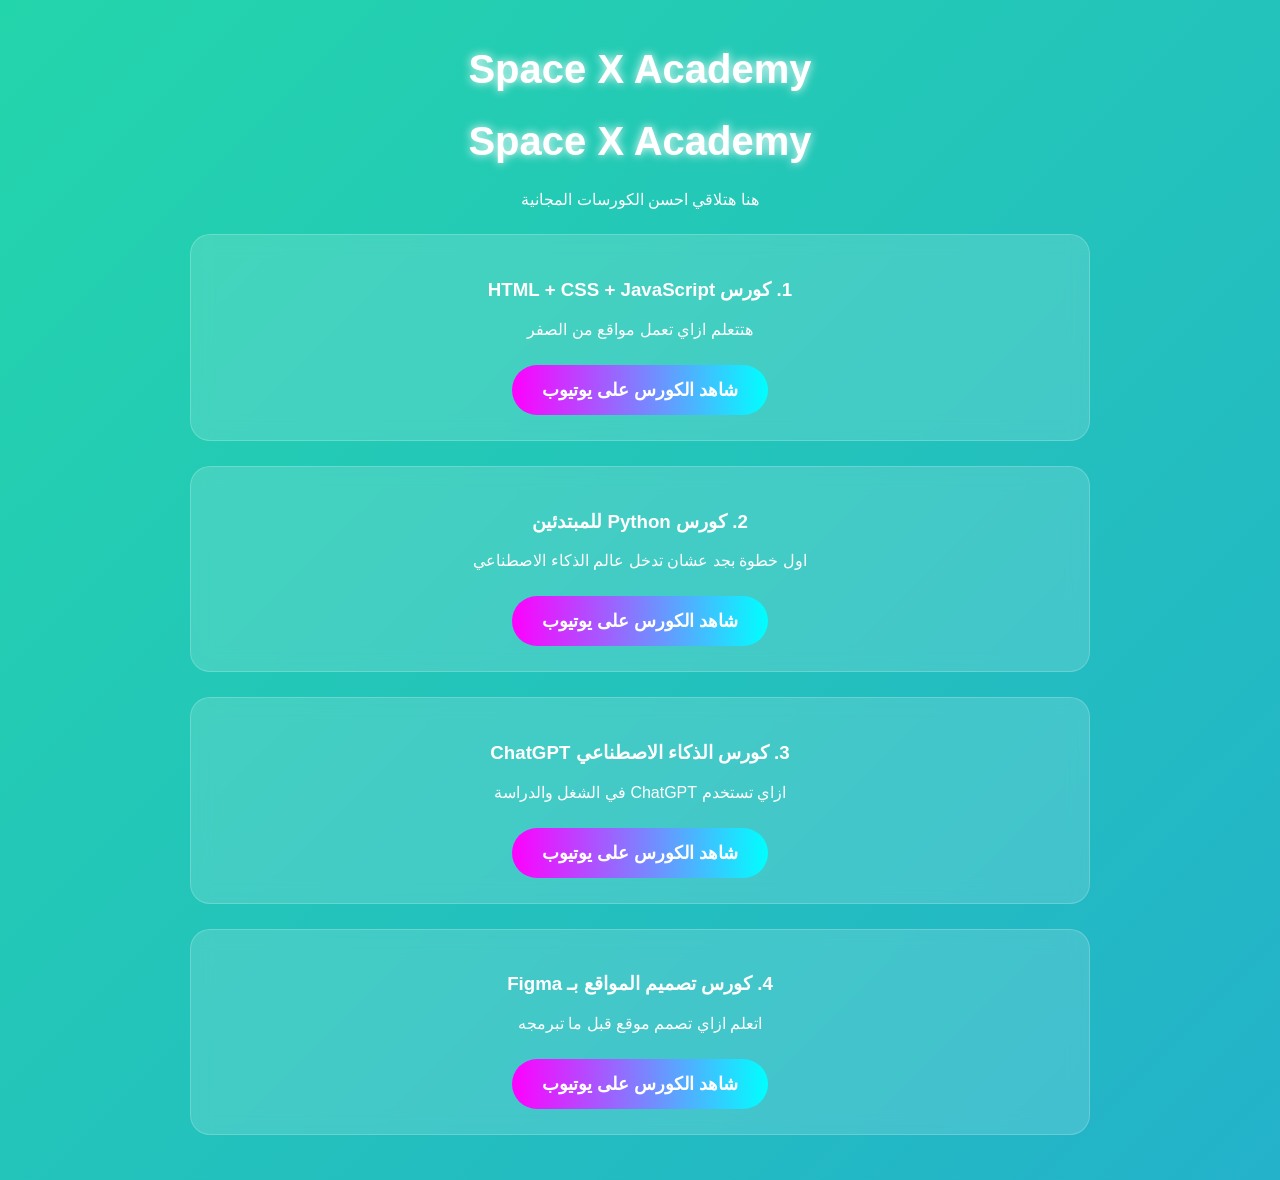
==== commit a4d252b7: "Update index.html" ====
--- a/index.html
+++ b/index.html
@@ -3,13 +3,13 @@
 <head>
     <meta charset="UTF-8">
     <meta name="viewport" content="width=device-width, initial-scale=1.0">
-    <title>موقعي للكورسات</title>
+        <h1>Space X Academy</h1>
     <link rel="Stylesheet" href="Style.css">
 </head>
 <body>
 
     <div class="container">
-        <h1>مرحبا في موقعي للكورسات 🔥</h1>
+            <h1>Space X Academy</h1>
         <p>هنا هتلاقي احسن الكورسات المجانية</p>
 
         <div class="course">
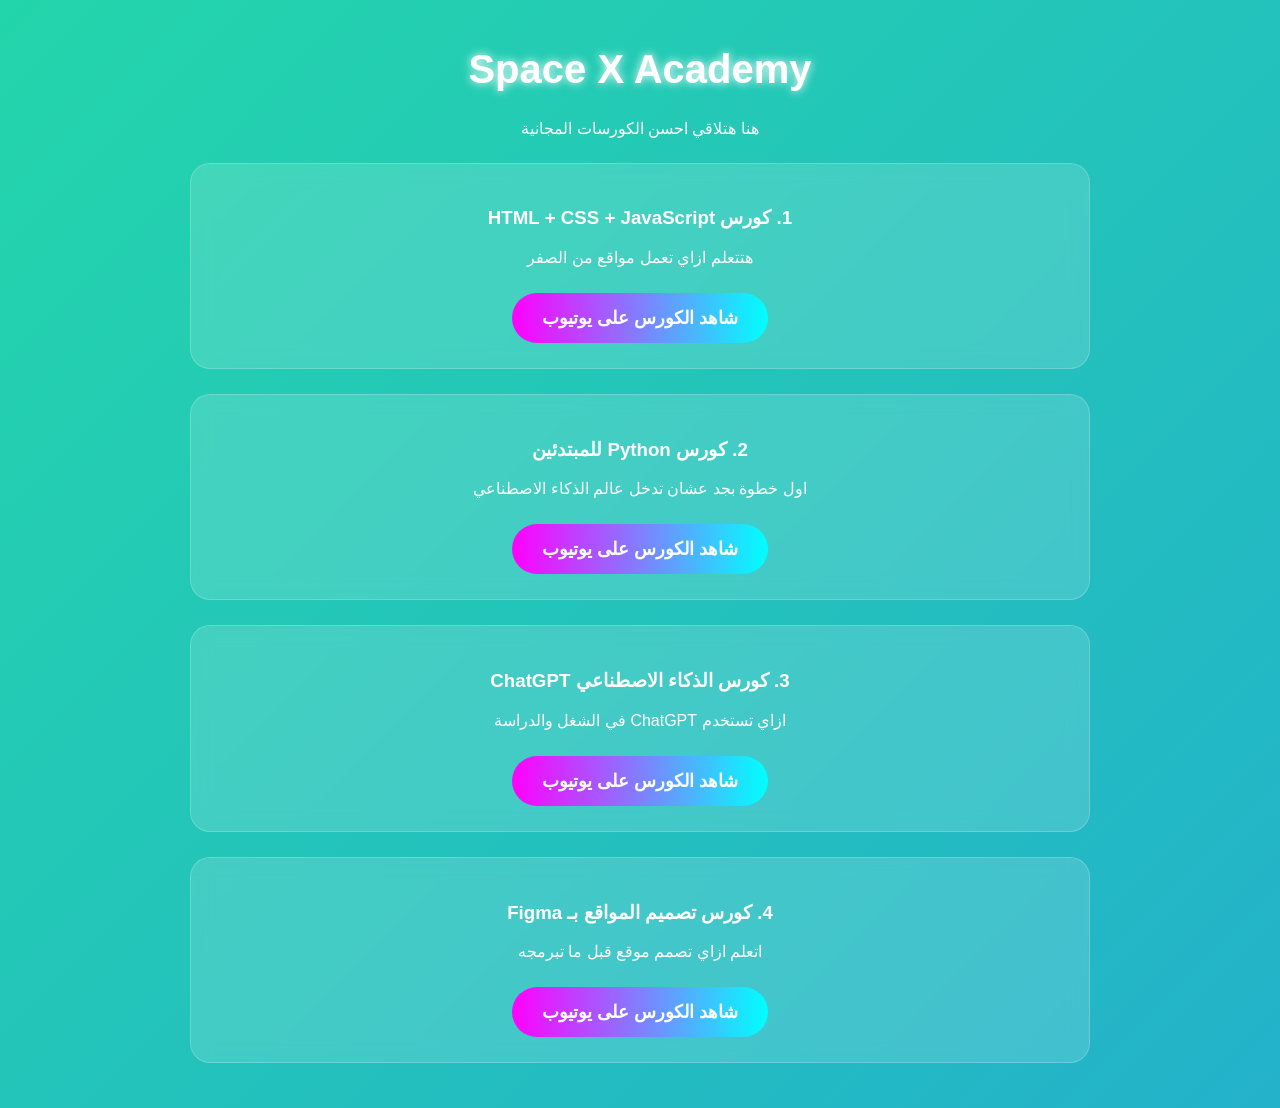
==== commit d343e4c9: "Update index.html" ====
--- a/index.html
+++ b/index.html
@@ -3,7 +3,6 @@
 <head>
     <meta charset="UTF-8">
     <meta name="viewport" content="width=device-width, initial-scale=1.0">
-        <h1>Space X Academy</h1>
     <link rel="Stylesheet" href="Style.css">
 </head>
 <body>
